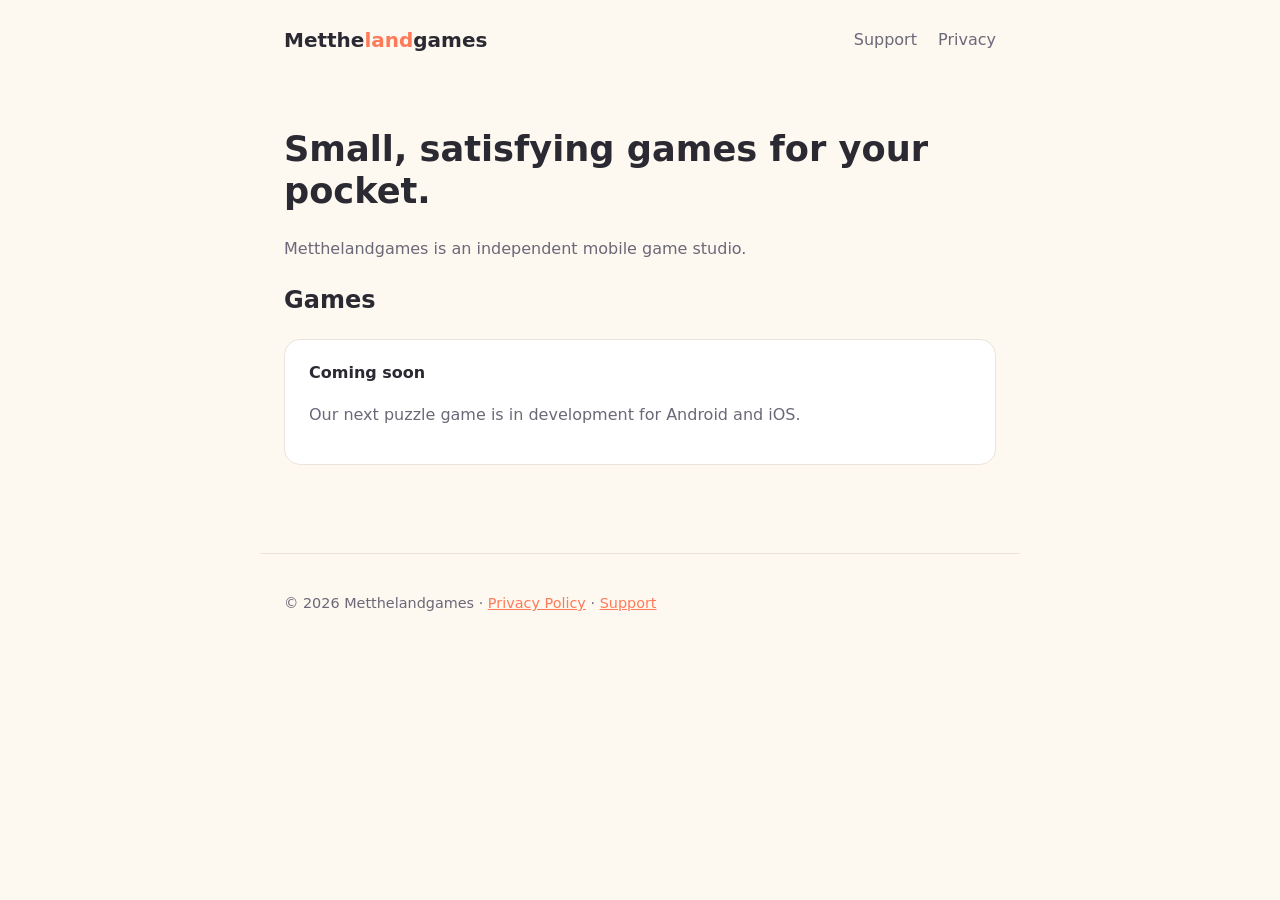
==== index.html @ 43c28b5d "Initial commit Co-Authored-By: Claude Opus 5.5 <noreply@anthropic.com>" ====
<!doctype html>
<html lang="en">
<head>
  <meta charset="utf-8">
  <meta name="viewport" content="width=device-width, initial-scale=1">
  <title>Metthelandgames</title>
  <meta name="description" content="Metthelandgames: small, satisfying mobile puzzle games.">
  <link rel="stylesheet" href="/style.css">
</head>
<body>
  <header>
    <a class="logo" href="/">Metthe<span>land</span>games</a>
    <nav>
      <a href="/support.html">Support</a>
      <a href="/privacy.html">Privacy</a>
    </nav>
  </header>

  <main>
    <h1>Small, satisfying games for your pocket.</h1>
    <p class="muted">Metthelandgames is an independent mobile game studio.</p>

    <h2>Games</h2>
    <div class="card">
      <strong>Coming soon</strong>
      <p class="muted">Our next puzzle game is in development for Android and iOS.</p>
    </div>
  </main>

  <footer>
    <p>&copy; 2026 Metthelandgames &middot; <a href="/privacy.html">Privacy Policy</a> &middot; <a href="/support.html">Support</a></p>
  </footer>
</body>
</html>
---- style.css ----
:root {
  --bg: #fdf8f0;
  --fg: #2b2a33;
  --muted: #6b6878;
  --accent: #ff7a59;
  --card: #ffffff;
  --border: #ece4d8;
}

@media (prefers-color-scheme: dark) {
  :root {
    --bg: #1c1b22;
    --fg: #f1eee8;
    --muted: #a7a3b3;
    --card: #26252e;
    --border: #35333f;
  }
}

* { box-sizing: border-box; }

body {
  margin: 0;
  font-family: system-ui, -apple-system, "Segoe UI", Roboto, sans-serif;
  line-height: 1.6;
  color: var(--fg);
  background: var(--bg);
}

header, main, footer {
  max-width: 760px;
  margin: 0 auto;
  padding: 1.5rem;
}

header {
  display: flex;
  justify-content: space-between;
  align-items: center;
  flex-wrap: wrap;
  gap: 1rem;
}

.logo {
  font-weight: 800;
  font-size: 1.25rem;
  color: var(--fg);
  text-decoration: none;
}

.logo span { color: var(--accent); }

nav a {
  color: var(--muted);
  text-decoration: none;
  margin-left: 1rem;
}

nav a:hover { color: var(--accent); }

h1 { font-size: 2.2rem; line-height: 1.2; }

a { color: var(--accent); }

.card {
  background: var(--card);
  border: 1px solid var(--border);
  border-radius: 16px;
  padding: 1.25rem 1.5rem;
  margin: 1rem 0;
}

.muted { color: var(--muted); }

footer {
  color: var(--muted);
  font-size: 0.9rem;
  border-top: 1px solid var(--border);
  margin-top: 3rem;
}
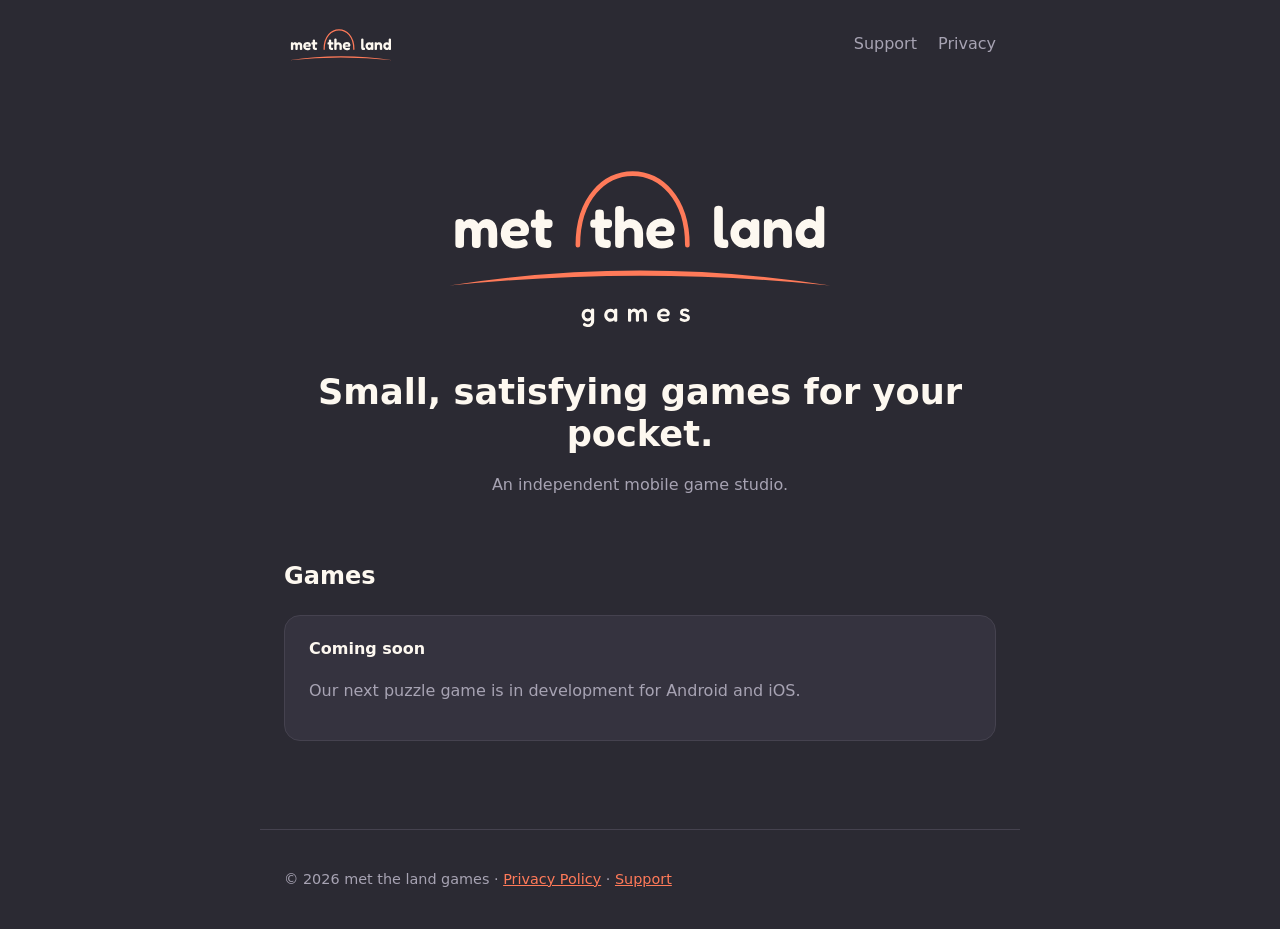
==== commit 6289e636: "New logo, favicon and dark theme Co-Authored-By: Claude Opus 5.5 <noreply@anthropic.com>" ====
--- a/index.html
+++ b/index.html
@@ -3,13 +3,16 @@
 <head>
   <meta charset="utf-8">
   <meta name="viewport" content="width=device-width, initial-scale=1">
-  <title>Metthelandgames</title>
-  <meta name="description" content="Metthelandgames: small, satisfying mobile puzzle games.">
+  <title>met the land games</title>
+  <meta name="description" content="met the land games: small, satisfying mobile puzzle games.">
+  <link rel="icon" href="/favicon.svg" type="image/svg+xml">
+  <link rel="apple-touch-icon" href="/apple-touch-icon.png">
+  <meta name="theme-color" content="#2b2a33">
   <link rel="stylesheet" href="/style.css">
 </head>
 <body>
   <header>
-    <a class="logo" href="/">Metthe<span>land</span>games</a>
+    <a class="logo" href="/"><img src="/logo.svg" alt="met the land games" height="40"></a>
     <nav>
       <a href="/support.html">Support</a>
       <a href="/privacy.html">Privacy</a>
@@ -17,8 +20,11 @@
   </header>
 
   <main>
-    <h1>Small, satisfying games for your pocket.</h1>
-    <p class="muted">Metthelandgames is an independent mobile game studio.</p>
+    <section class="hero">
+      <img src="/logo-games.svg" alt="met the land games">
+      <h1>Small, satisfying games for your pocket.</h1>
+      <p class="muted">An independent mobile game studio.</p>
+    </section>
 
     <h2>Games</h2>
     <div class="card">
@@ -28,7 +34,7 @@
   </main>
 
   <footer>
-    <p>&copy; 2026 Metthelandgames &middot; <a href="/privacy.html">Privacy Policy</a> &middot; <a href="/support.html">Support</a></p>
+    <p>&copy; 2026 met the land games &middot; <a href="/privacy.html">Privacy Policy</a> &middot; <a href="/support.html">Support</a></p>
   </footer>
 </body>
 </html>
--- a/style.css
+++ b/style.css
@@ -1,20 +1,10 @@
 :root {
-  --bg: #fdf8f0;
-  --fg: #2b2a33;
-  --muted: #6b6878;
+  --bg: #2b2a33;
+  --fg: #fdf8f0;
+  --muted: #a7a3b3;
   --accent: #ff7a59;
-  --card: #ffffff;
-  --border: #ece4d8;
-}
-
-@media (prefers-color-scheme: dark) {
-  :root {
-    --bg: #1c1b22;
-    --fg: #f1eee8;
-    --muted: #a7a3b3;
-    --card: #26252e;
-    --border: #35333f;
-  }
+  --card: #35333f;
+  --border: #45424f;
 }
 
 * { box-sizing: border-box; }
@@ -41,14 +31,7 @@
   gap: 1rem;
 }
 
-.logo {
-  font-weight: 800;
-  font-size: 1.25rem;
-  color: var(--fg);
-  text-decoration: none;
-}
-
-.logo span { color: var(--accent); }
+.logo img { display: block; height: 40px; width: auto; }
 
 nav a {
   color: var(--muted);
@@ -61,6 +44,18 @@
 h1 { font-size: 2.2rem; line-height: 1.2; }
 
 a { color: var(--accent); }
+
+.hero {
+  text-align: center;
+  padding: 2.5rem 0 1.5rem;
+}
+
+.hero img {
+  width: min(420px, 90%);
+  height: auto;
+}
+
+.hero h1 { margin: 1.5rem 0 0.25rem; }
 
 .card {
   background: var(--card);
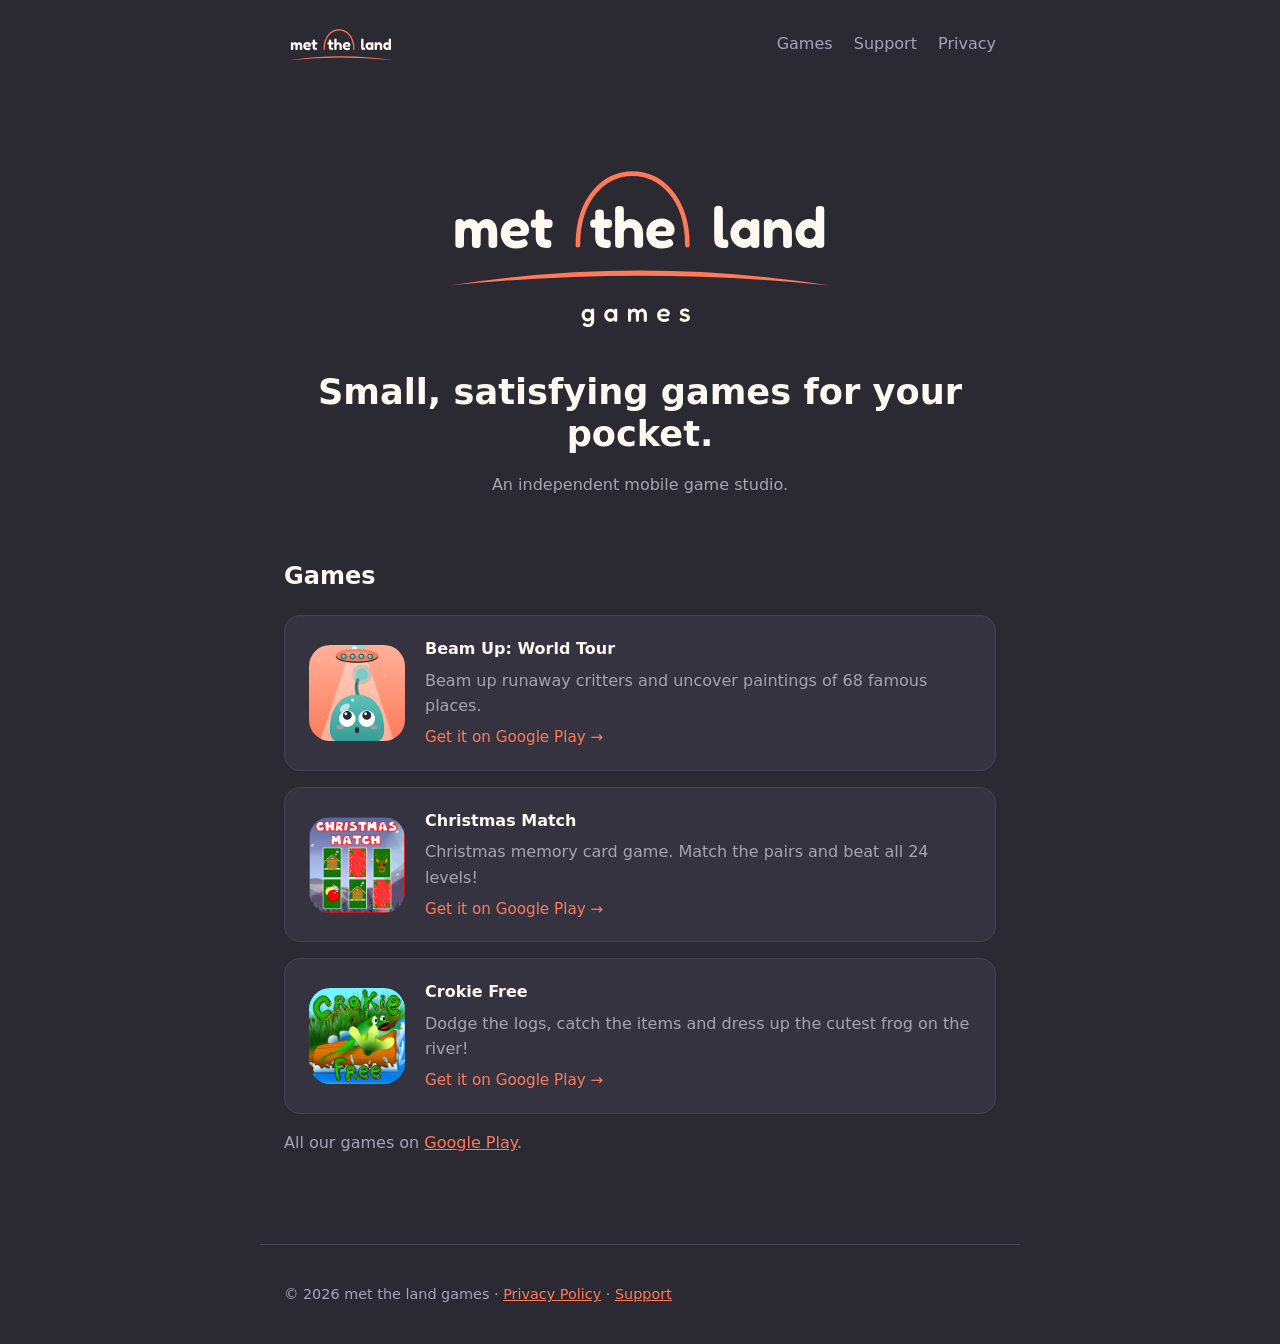
==== commit e8e38c90: "Games section with the three games and their Play Store links Co-Authored-By: Claude Opus 5.5 <norep" ====
--- a/index.html
+++ b/index.html
@@ -14,6 +14,7 @@
   <header>
     <a class="logo" href="/"><img src="/logo.svg" alt="met the land games" height="40"></a>
     <nav>
+      <a href="/#games">Games</a>
       <a href="/support.html">Support</a>
       <a href="/privacy.html">Privacy</a>
     </nav>
@@ -26,11 +27,34 @@
       <p class="muted">An independent mobile game studio.</p>
     </section>
 
-    <h2>Games</h2>
-    <div class="card">
-      <strong>Coming soon</strong>
-      <p class="muted">Our next puzzle game is in development for Android and iOS.</p>
+    <h2 id="games">Games</h2>
+    <div class="games">
+      <a class="card game" href="https://play.google.com/store/apps/details?id=com.metthelandgames.beamup">
+        <img src="/games/beam-up.png" alt="" width="96" height="96">
+        <div>
+          <strong>Beam Up: World Tour</strong>
+          <p class="muted">Beam up runaway critters and uncover paintings of 68 famous places.</p>
+          <span class="store">Get it on Google Play &rarr;</span>
+        </div>
+      </a>
+      <a class="card game" href="https://play.google.com/store/apps/details?id=com.metthelandgames.christmatch">
+        <img src="/games/christmas-match.png" alt="" width="96" height="96">
+        <div>
+          <strong>Christmas Match</strong>
+          <p class="muted">Christmas memory card game. Match the pairs and beat all 24 levels!</p>
+          <span class="store">Get it on Google Play &rarr;</span>
+        </div>
+      </a>
+      <a class="card game" href="https://play.google.com/store/apps/details?id=org.crokie.crokiefree">
+        <img src="/games/crokie-free.png" alt="" width="96" height="96">
+        <div>
+          <strong>Crokie Free</strong>
+          <p class="muted">Dodge the logs, catch the items and dress up the cutest frog on the river!</p>
+          <span class="store">Get it on Google Play &rarr;</span>
+        </div>
+      </a>
     </div>
+    <p class="muted">All our games on <a href="https://play.google.com/store/apps/dev?id=8334969832625227212">Google Play</a>.</p>
   </main>
 
   <footer>
--- a/style.css
+++ b/style.css
@@ -73,3 +73,15 @@
   border-top: 1px solid var(--border);
   margin-top: 3rem;
 }
+
+.game {
+  display: flex;
+  gap: 1.25rem;
+  align-items: center;
+  color: var(--fg);
+  text-decoration: none;
+}
+.game:hover { border-color: var(--accent); }
+.game img { border-radius: 22%; flex-shrink: 0; }
+.game p { margin: 0.35rem 0; }
+.game .store { color: var(--accent); font-size: 0.95rem; }
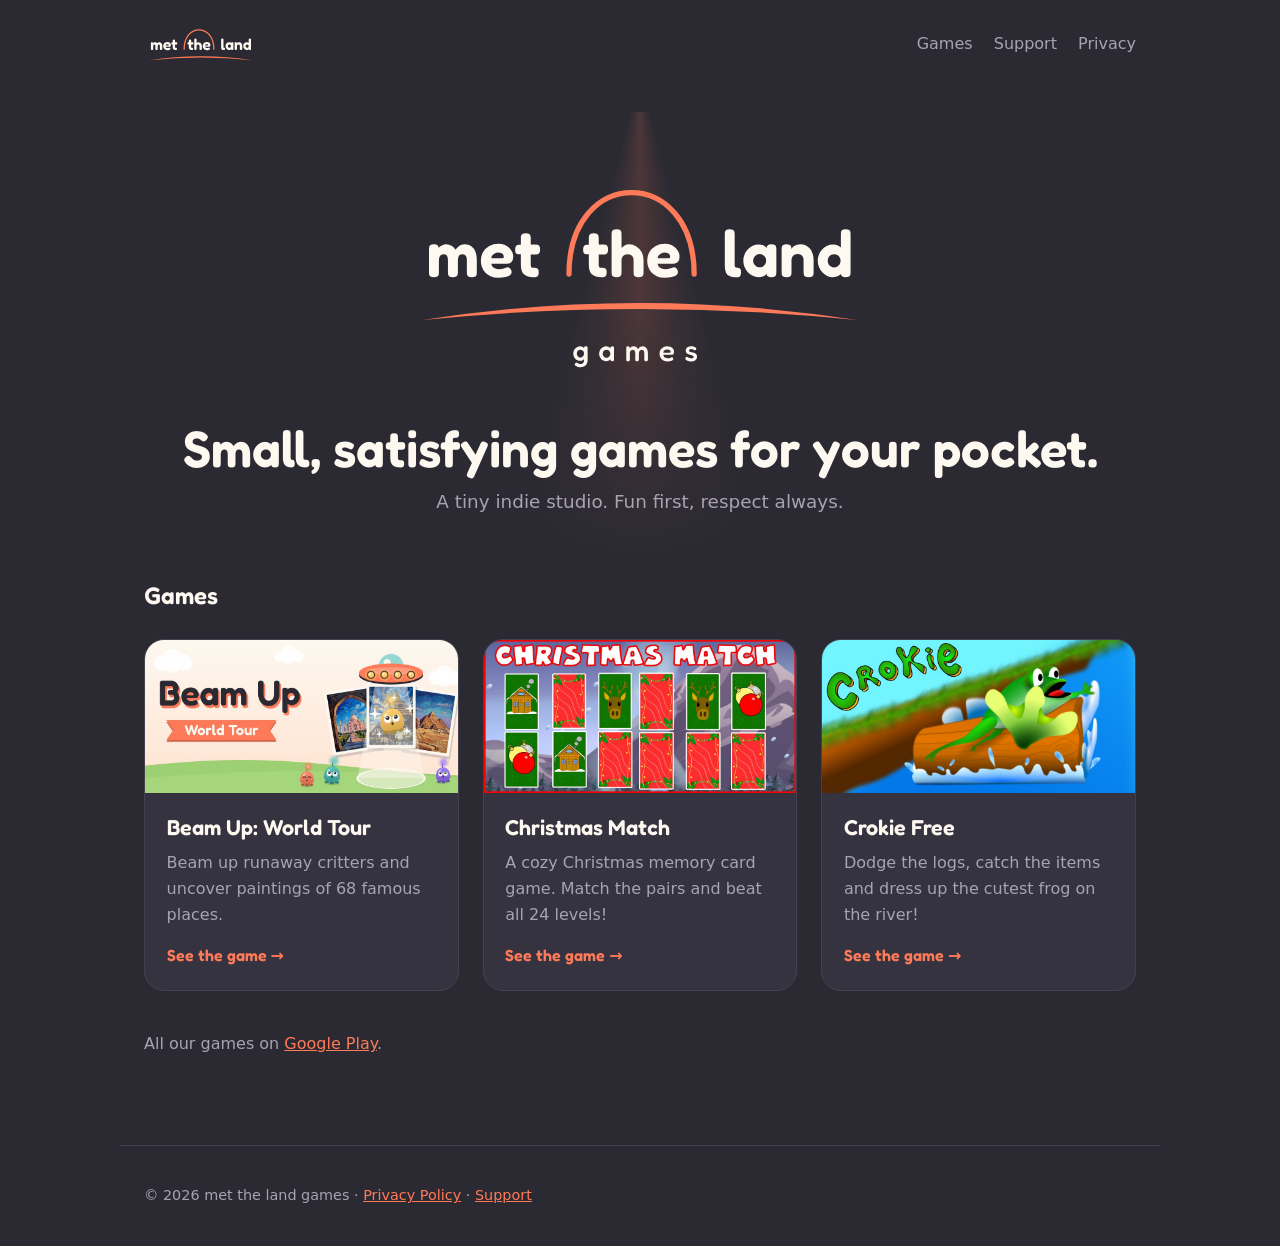
==== commit 81ff6652: "Game studio site: a page per game with store badges, trailer, screenshots and info Trailers and font" ====
--- a/index.html
+++ b/index.html
@@ -4,14 +4,22 @@
   <meta charset="utf-8">
   <meta name="viewport" content="width=device-width, initial-scale=1">
   <title>met the land games</title>
-  <meta name="description" content="met the land games: small, satisfying mobile puzzle games.">
+  <meta name="description" content="met the land games: small, satisfying mobile games from a tiny indie studio.">
+  <link rel="canonical" href="https://metthelandgames.com/">
+  <meta property="og:type" content="website">
+  <meta property="og:site_name" content="met the land games">
+  <meta property="og:title" content="met the land games">
+  <meta property="og:description" content="met the land games: small, satisfying mobile games from a tiny indie studio.">
+  <meta property="og:url" content="https://metthelandgames.com/">
+  <meta property="og:image" content="https://metthelandgames.com/games/beam-up/banner.jpg">
+  <meta name="twitter:card" content="summary_large_image">
   <link rel="icon" href="/favicon.svg" type="image/svg+xml">
   <link rel="apple-touch-icon" href="/apple-touch-icon.png">
   <meta name="theme-color" content="#2b2a33">
   <link rel="stylesheet" href="/style.css">
 </head>
 <body>
-  <header>
+  <header class="wide">
     <a class="logo" href="/"><img src="/logo.svg" alt="met the land games" height="40"></a>
     <nav>
       <a href="/#games">Games</a>
@@ -20,44 +28,44 @@
     </nav>
   </header>
 
-  <main>
-    <section class="hero">
+  <main class="wide">
+    <section class="studio-hero">
       <img src="/logo-games.svg" alt="met the land games">
       <h1>Small, satisfying games for your pocket.</h1>
-      <p class="muted">An independent mobile game studio.</p>
+      <p class="muted">A tiny indie studio. Fun first, respect always.</p>
     </section>
 
     <h2 id="games">Games</h2>
-    <div class="games">
-      <a class="card game" href="https://play.google.com/store/apps/details?id=com.metthelandgames.beamup">
-        <img src="/games/beam-up.png" alt="" width="96" height="96">
-        <div>
-          <strong>Beam Up: World Tour</strong>
-          <p class="muted">Beam up runaway critters and uncover paintings of 68 famous places.</p>
-          <span class="store">Get it on Google Play &rarr;</span>
+    <div class="game-grid">
+      <a class="game-card" href="/games/beam-up/">
+        <img src="/games/beam-up/banner.jpg" alt="" width="1024" height="500" loading="lazy">
+        <div class="game-card-body">
+          <h3>Beam Up: World Tour</h3>
+          <p>Beam up runaway critters and uncover paintings of 68 famous places.</p>
+          <span class="more">See the game &rarr;</span>
         </div>
       </a>
-      <a class="card game" href="https://play.google.com/store/apps/details?id=com.metthelandgames.christmatch">
-        <img src="/games/christmas-match.png" alt="" width="96" height="96">
-        <div>
-          <strong>Christmas Match</strong>
-          <p class="muted">Christmas memory card game. Match the pairs and beat all 24 levels!</p>
-          <span class="store">Get it on Google Play &rarr;</span>
+      <a class="game-card" href="/games/christmas-match/">
+        <img src="/games/christmas-match/banner.jpg" alt="" width="1024" height="500" loading="lazy">
+        <div class="game-card-body">
+          <h3>Christmas Match</h3>
+          <p>A cozy Christmas memory card game. Match the pairs and beat all 24 levels!</p>
+          <span class="more">See the game &rarr;</span>
         </div>
       </a>
-      <a class="card game" href="https://play.google.com/store/apps/details?id=org.crokie.crokiefree">
-        <img src="/games/crokie-free.png" alt="" width="96" height="96">
-        <div>
-          <strong>Crokie Free</strong>
-          <p class="muted">Dodge the logs, catch the items and dress up the cutest frog on the river!</p>
-          <span class="store">Get it on Google Play &rarr;</span>
+      <a class="game-card" href="/games/crokie-free/">
+        <img src="/games/crokie-free/banner.jpg" alt="" width="1024" height="500" loading="lazy">
+        <div class="game-card-body">
+          <h3>Crokie Free</h3>
+          <p>Dodge the logs, catch the items and dress up the cutest frog on the river!</p>
+          <span class="more">See the game &rarr;</span>
         </div>
       </a>
     </div>
     <p class="muted">All our games on <a href="https://play.google.com/store/apps/dev?id=8334969832625227212">Google Play</a>.</p>
   </main>
 
-  <footer>
+  <footer class="wide">
     <p>&copy; 2026 met the land games &middot; <a href="/privacy.html">Privacy Policy</a> &middot; <a href="/support.html">Support</a></p>
   </footer>
 </body>
--- a/style.css
+++ b/style.css
@@ -85,3 +85,113 @@
 .game img { border-radius: 22%; flex-shrink: 0; }
 .game p { margin: 0.35rem 0; }
 .game .store { color: var(--accent); font-size: 0.95rem; }
+
+/* --- Game studio pages (home + one page per game) ------------------------- */
+
+@font-face { font-family: "Fredoka"; src: url("/fonts/Fredoka-500.ttf") format("truetype"); font-weight: 500; font-display: swap; }
+@font-face { font-family: "Fredoka"; src: url("/fonts/Fredoka-600.ttf") format("truetype"); font-weight: 600; font-display: swap; }
+
+h1, h2, h3, .btn, .logo-text { font-family: "Fredoka", system-ui, sans-serif; font-weight: 600; }
+
+html { scroll-behavior: smooth; }
+@media (prefers-reduced-motion: reduce) { html { scroll-behavior: auto; } }
+
+main.wide, header.wide, footer.wide { max-width: 1040px; }
+
+.studio-hero {
+  position: relative;
+  text-align: center;
+  padding: 3.5rem 1rem 2.5rem;
+  overflow: hidden;
+}
+.studio-hero::before {  /* The saucer's beam, coming down behind the logo. */
+  content: "";
+  position: absolute;
+  inset: 0;
+  background: conic-gradient(from 165deg at 50% -8%, transparent 0deg, rgba(255, 122, 89, 0.16) 15deg, transparent 30deg);
+  -webkit-mask-image: linear-gradient(#000 45%, transparent);
+  mask-image: linear-gradient(#000 45%, transparent);
+  pointer-events: none;
+}
+.studio-hero > * { position: relative; }
+.studio-hero img { width: min(480px, 88%); height: auto; }
+.studio-hero h1 { font-size: clamp(2rem, 5vw, 3.2rem); margin: 1.75rem 0 0.5rem; }
+.studio-hero p { font-size: 1.15rem; margin: 0; }
+
+.game-grid {
+  display: grid;
+  grid-template-columns: repeat(auto-fit, minmax(300px, 1fr));
+  gap: 1.5rem;
+  margin: 1.5rem 0 2.5rem;
+}
+.game-card {
+  display: flex;
+  flex-direction: column;
+  background: var(--card);
+  border: 1px solid var(--border);
+  border-radius: 20px;
+  overflow: hidden;
+  color: var(--fg);
+  text-decoration: none;
+  transition: transform 0.18s ease, border-color 0.18s ease, box-shadow 0.18s ease;
+}
+.game-card:hover, .game-card:focus-visible {
+  transform: translateY(-4px);
+  border-color: var(--accent);
+  box-shadow: 0 14px 34px rgba(0, 0, 0, 0.35);
+}
+.game-card > img { display: block; width: 100%; height: auto; aspect-ratio: 1024 / 500; object-fit: cover; }
+.game-card-body { display: flex; flex-direction: column; flex: 1; padding: 1.1rem 1.35rem 1.35rem; }
+.game-card h3 { font-size: 1.35rem; margin: 0 0 0.35rem; }
+.game-card p { margin: 0 0 1rem; color: var(--muted); }
+.game-card .more { margin-top: auto; color: var(--accent); font-family: "Fredoka", system-ui, sans-serif; font-weight: 600; }
+
+.game-banner { display: block; width: 100%; height: auto; border-radius: 20px; }
+.game-title { display: flex; gap: 1.25rem; align-items: center; margin: 1.5rem 0 1rem; }
+.game-title img { width: 96px; height: 96px; border-radius: 22%; flex-shrink: 0; }
+.game-title h1 { margin: 0; font-size: clamp(1.8rem, 5vw, 2.6rem); }
+.game-title p { margin: 0.25rem 0 0; color: var(--muted); font-size: 1.1rem; }
+
+.stores { display: flex; flex-wrap: wrap; align-items: center; gap: 0.5rem 0.75rem; margin: 0 0 2.5rem; }
+.badge { display: block; transition: transform 0.15s ease; }
+.badge:hover, .badge:focus-visible { transform: translateY(-2px); }
+.badge img { display: block; }  /* Google's PNG has its clear space built in: 72 px tall shows as 48, the App Store badge's height. */
+.legal { font-size: 0.8rem; }
+.btn {
+  display: inline-block;
+  padding: 0.75rem 1.5rem;
+  border-radius: 999px;
+  background: var(--accent);
+  color: var(--bg);
+  text-decoration: none;
+  font-size: 1.05rem;
+  transition: transform 0.15s ease, filter 0.15s ease;
+}
+a.btn:hover, a.btn:focus-visible { transform: translateY(-2px); filter: brightness(1.08); }
+.btn.soon { background: transparent; color: var(--muted); box-shadow: inset 0 0 0 2px var(--border); }
+
+.section { margin: 2.5rem 0; }
+.section h2 { font-size: 1.6rem; margin: 0 0 1rem; }
+
+.trailer { display: block; width: 100%; aspect-ratio: 16 / 9; border-radius: 16px; background: #000; }
+
+.shots {
+  display: flex;
+  gap: 1rem;
+  overflow-x: auto;
+  scroll-snap-type: x proximity;
+  padding-bottom: 0.75rem;
+}
+.shots a { flex: 0 0 auto; scroll-snap-align: start; }
+.shots img { display: block; height: min(70vh, 540px); width: auto; border-radius: 16px; border: 1px solid var(--border); }
+
+.game-info { display: grid; grid-template-columns: 2fr 1fr; gap: 2.5rem; }
+@media (max-width: 720px) { .game-info { grid-template-columns: 1fr; gap: 1rem; } }
+.game-info ul { padding-left: 1.2rem; }
+.game-info li { margin: 0.3rem 0; }
+.facts { margin: 0; }
+.facts dt { color: var(--muted); font-size: 0.9rem; margin-top: 1rem; }
+.facts dt:first-child { margin-top: 0; }
+.facts dd { margin: 0; }
+
+.about-studio { text-align: center; max-width: 620px; margin: 3rem auto 1rem; }
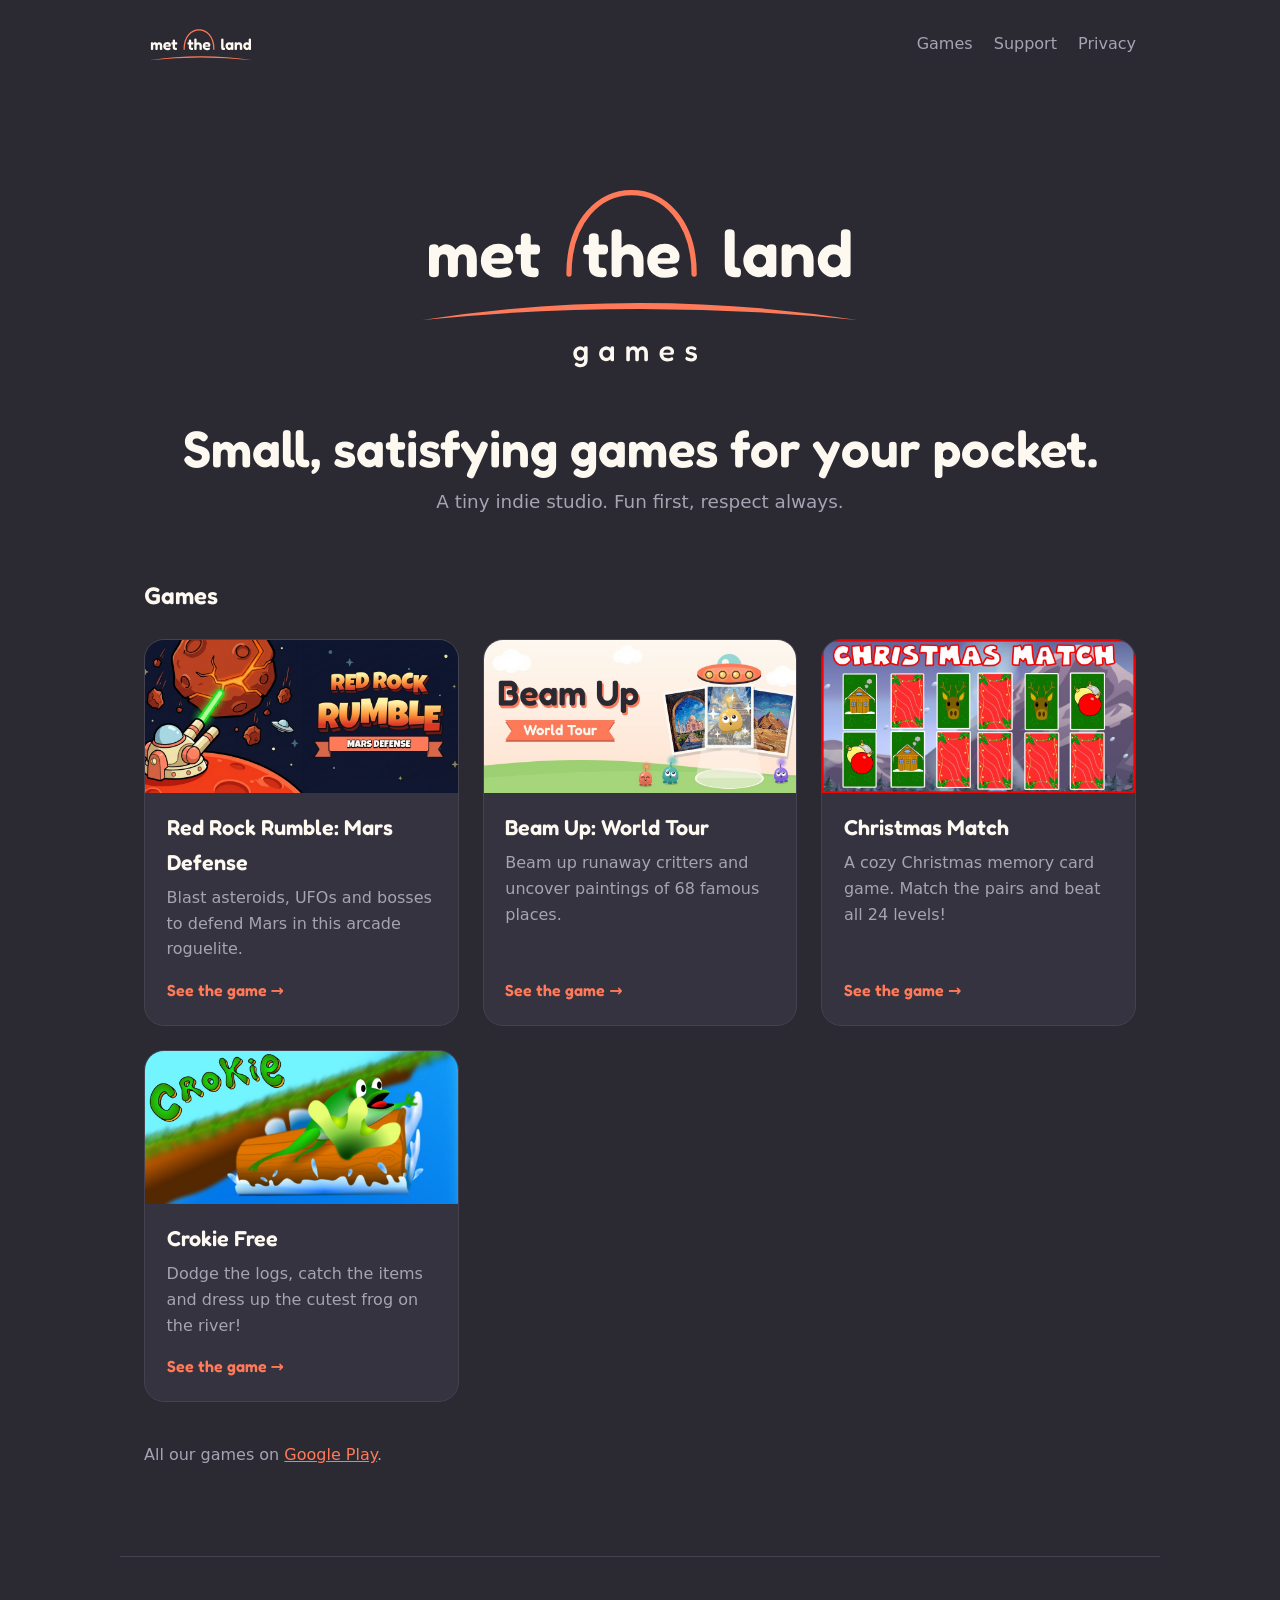
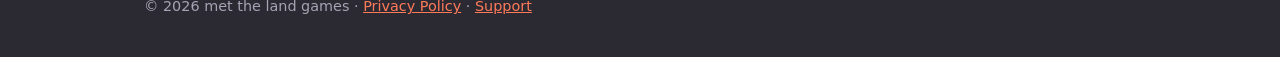
==== commit a97f30e0: "Red Rock Rumble: Mars Defense on the games list, with its own page Banner, icon, trailer, screenshot" ====
--- a/index.html
+++ b/index.html
@@ -37,6 +37,14 @@
 
     <h2 id="games">Games</h2>
     <div class="game-grid">
+      <a class="game-card" href="/games/red-rock-rumble/">
+        <img src="/games/red-rock-rumble/banner.jpg" alt="" width="1024" height="500" loading="lazy">
+        <div class="game-card-body">
+          <h3>Red Rock Rumble: Mars Defense</h3>
+          <p>Blast asteroids, UFOs and bosses to defend Mars in this arcade roguelite.</p>
+          <span class="more">See the game &rarr;</span>
+        </div>
+      </a>
       <a class="game-card" href="/games/beam-up/">
         <img src="/games/beam-up/banner.jpg" alt="" width="1024" height="500" loading="lazy">
         <div class="game-card-body">
--- a/style.css
+++ b/style.css
@@ -99,21 +99,9 @@
 main.wide, header.wide, footer.wide { max-width: 1040px; }
 
 .studio-hero {
-  position: relative;
   text-align: center;
   padding: 3.5rem 1rem 2.5rem;
-  overflow: hidden;
 }
-.studio-hero::before {  /* The saucer's beam, coming down behind the logo. */
-  content: "";
-  position: absolute;
-  inset: 0;
-  background: conic-gradient(from 165deg at 50% -8%, transparent 0deg, rgba(255, 122, 89, 0.16) 15deg, transparent 30deg);
-  -webkit-mask-image: linear-gradient(#000 45%, transparent);
-  mask-image: linear-gradient(#000 45%, transparent);
-  pointer-events: none;
-}
-.studio-hero > * { position: relative; }
 .studio-hero img { width: min(480px, 88%); height: auto; }
 .studio-hero h1 { font-size: clamp(2rem, 5vw, 3.2rem); margin: 1.75rem 0 0.5rem; }
 .studio-hero p { font-size: 1.15rem; margin: 0; }
@@ -146,7 +134,7 @@
 .game-card p { margin: 0 0 1rem; color: var(--muted); }
 .game-card .more { margin-top: auto; color: var(--accent); font-family: "Fredoka", system-ui, sans-serif; font-weight: 600; }
 
-.game-banner { display: block; width: 100%; height: auto; border-radius: 20px; }
+.game-banner { display: block; width: 100%; max-width: 720px; height: auto; margin: 0 auto; border-radius: 20px; }
 .game-title { display: flex; gap: 1.25rem; align-items: center; margin: 1.5rem 0 1rem; }
 .game-title img { width: 96px; height: 96px; border-radius: 22%; flex-shrink: 0; }
 .game-title h1 { margin: 0; font-size: clamp(1.8rem, 5vw, 2.6rem); }
